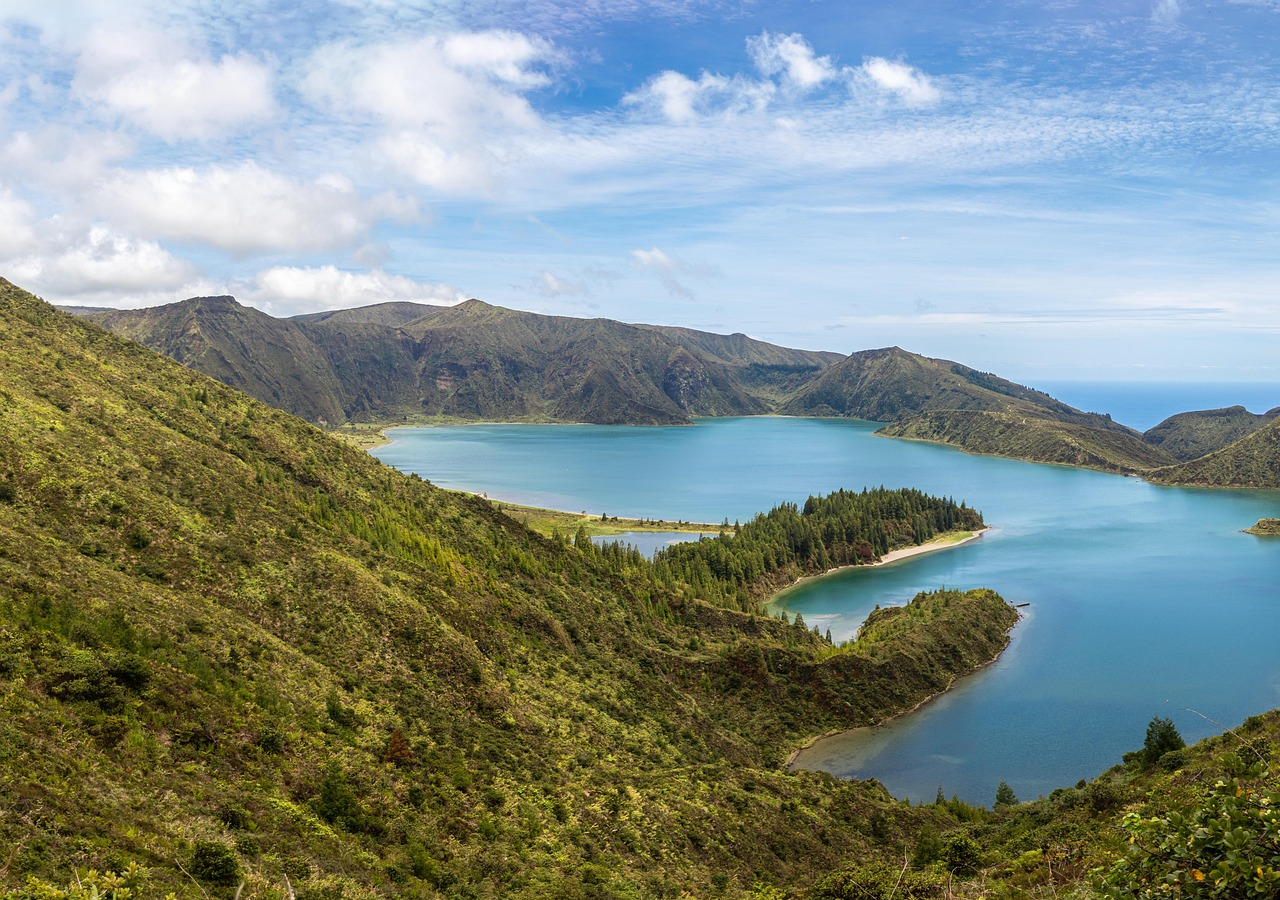
==== index.html @ 68cec4d8 "updates" ====
<!DOCTYPE html>
<html lang="en"

<head>
    <title>Azores Wonders</title>
    <meta name="viewport" content="width=device-width, initial-scale=1.0">
    <link rel="stylesheet" href="style.css">
  </head>
  
  <body>

  </body>
---- style.css ----
body {
    font-family: Arial, sans-serif;
    margin: 0;
    background-color: #f5f5f5;
    background-image: url('./img/background_img.jpg');
  }
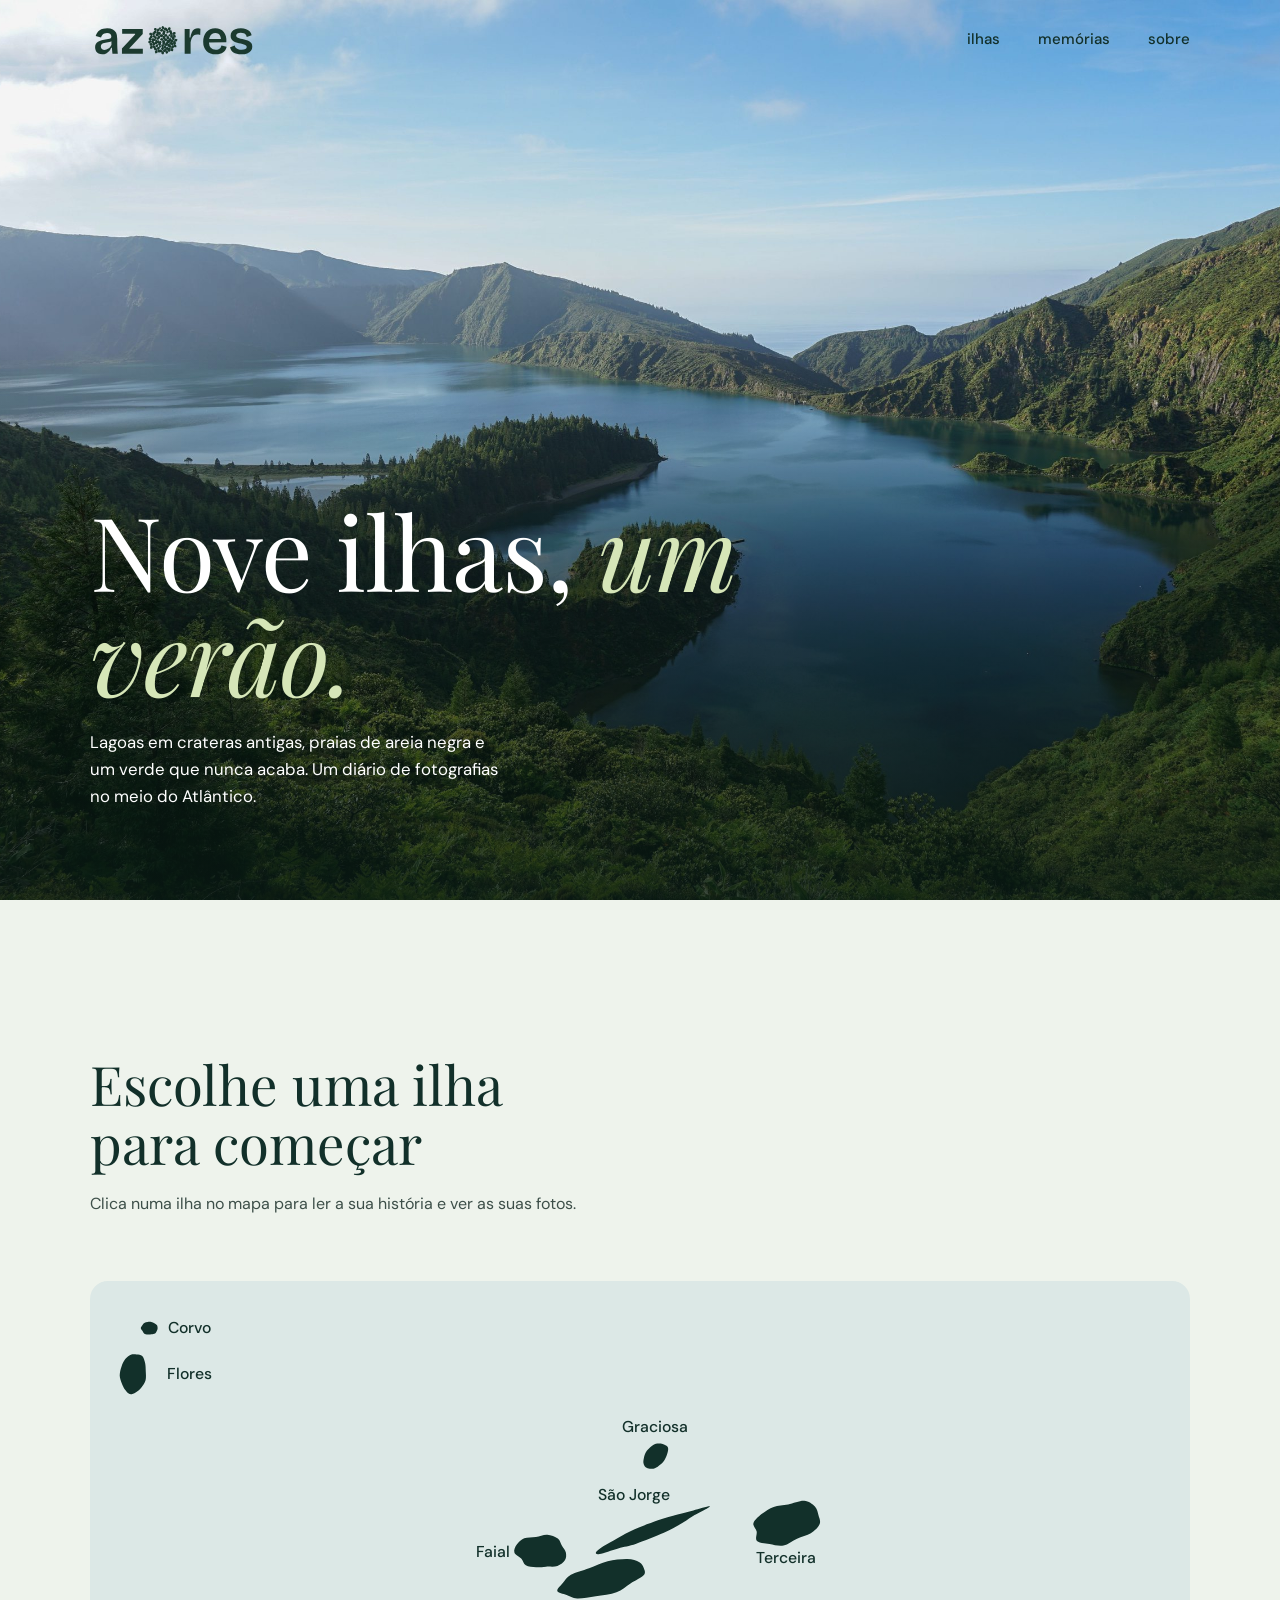
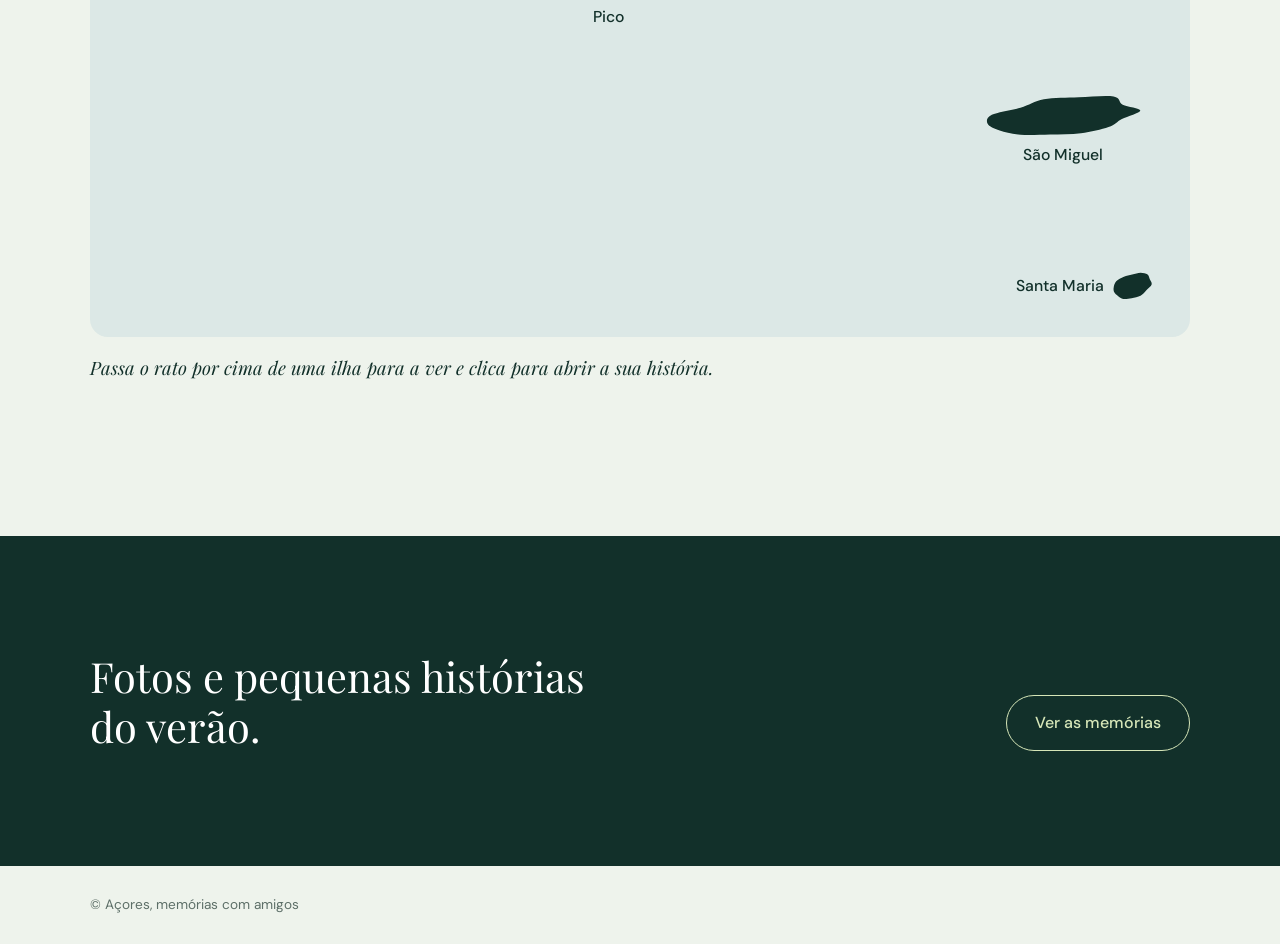
==== commit b3462510: "Add files via upload" ====
--- a/index.html
+++ b/index.html
@@ -1,12 +1,104 @@
-<!DOCTYPE html>
-<html lang="en"
-
-<head>
-    <title>Azores Wonders</title>
-    <meta name="viewport" content="width=device-width, initial-scale=1.0">
-    <link rel="stylesheet" href="style.css">
-  </head>
-  
-  <body>
-
-  </body>+<!doctype html>
+<html lang="pt-PT">
+<head>
+    <meta charset="utf-8">
+    <meta name="viewport" content="width=device-width, initial-scale=1">
+    <meta name="description" content="Açores, memórias com amigos.">
+    <title>Açores, memórias com amigos</title>
+    <link rel="preconnect" href="https://fonts.googleapis.com">
+    <link rel="preconnect" href="https://fonts.gstatic.com" crossorigin>
+    <link href="https://fonts.googleapis.com/css2?family=DM+Sans:wght@400;500;600;700&family=Playfair+Display:ital,wght@0,400;0,500;1,500&display=swap" rel="stylesheet">
+    <link rel="stylesheet" href="styles.css">
+    <link rel="stylesheet" href="home.css">
+</head>
+<body class="home">
+    <header class="site-header">
+        <a class="wordmark" href="#top" aria-label="Açores, página inicial">
+            <img src="azores-logo-bricolage-verde-escuro.svg" alt="Açores">
+        </a>
+        <nav class="main-nav" aria-label="Navegação principal">
+            <a href="./islands.html">ilhas</a>
+            <a href="./memories.html">memórias</a>
+            <a href="./about.html">sobre</a>
+        </nav>
+    </header>
+
+    <main id="top">
+        <section class="cover">
+            <div class="cover-copy">
+                <h1>Nove ilhas, <em>um verão.</em></h1>
+                <p>Lagoas em crateras antigas, praias de areia negra e um verde que nunca acaba. Um diário de fotografias no meio do Atlântico.</p>
+            </div>
+        </section>
+
+        <section class="islands-index" id="islands">
+            <h2>Escolhe uma ilha para começar</h2>
+            <p class="lead">Clica numa ilha no mapa para ler a sua história e ver as suas fotos.</p>
+
+            <div class="map-wrap">
+                <svg id="azmap" viewBox="70 60 1170 690" role="group" aria-label="Mapa das nove ilhas dos Açores"></svg>
+            </div>
+            <p class="map-caption" id="mapCaption">Passa o rato por cima de uma ilha para a ver e clica para abrir a sua história.</p>
+            <div class="chips" id="chips" role="group" aria-label="Escolher uma ilha"></div>
+        </section>
+
+        <section class="memories-band">
+            <p>Fotos e pequenas histórias do verão.</p>
+            <a href="./memories.html">Ver as memórias</a>
+        </section>
+    </main>
+
+    <footer class="home-footer">© Açores, memórias com amigos</footer>
+
+    <script>
+    (() => {
+      const G = { E: "oriental", C: "central", W: "ocidental" };
+      const ISLANDS = [
+        { slug: "sao-miguel", name: "São Miguel", nick: "A ilha verde", g: "E", lon: -25.5, lat: 37.78, len: 64, wid: 16, ang: -5, lab: [0, 46, "middle"] },
+        { slug: "santa-maria", name: "Santa Maria", nick: "A ilha do sol", g: "E", lon: -25.08, lat: 36.96, len: 17, wid: 10, ang: -20, lab: [-30, 6, "end"] },
+        { slug: "terceira", name: "Terceira", nick: "A ilha lilás", g: "C", lon: -27.2, lat: 38.72, len: 29, wid: 17, ang: -15, lab: [0, 42, "middle"] },
+        { slug: "graciosa", name: "Graciosa", nick: "A ilha branca", g: "C", lon: -28.0, lat: 39.05, len: 13, wid: 8, ang: -50, lab: [0, -26, "middle"] },
+        { slug: "sao-jorge", name: "São Jorge", nick: "A ilha comprida", g: "C", lon: -28.05, lat: 38.68, len: 52, wid: 5, ang: -22, lab: [-14, -34, "middle"] },
+        { slug: "pico", name: "Pico", nick: "A ilha da montanha", g: "C", lon: -28.33, lat: 38.45, len: 38, wid: 13, ang: -15, lab: [8, 46, "middle"] },
+        { slug: "faial", name: "Faial", nick: "A ilha azul", g: "C", lon: -28.7, lat: 38.58, len: 21, wid: 14, ang: 0, lab: [-34, 5, "end"] },
+        { slug: "flores", name: "Flores", nick: "A ilha das flores", g: "W", lon: -31.2, lat: 39.45, len: 17, wid: 11, ang: -80, lab: [36, 6, "start"] },
+        { slug: "corvo", name: "Corvo", nick: "A ilha mais pequena", g: "W", lon: -31.1, lat: 39.67, len: 6, wid: 4, ang: 0, lab: [20, 5, "start"] },
+      ];
+      const X = lon => (lon + 31.7) * 176 + 20, Y = lat => (39.95 - lat) * 222 + 40, K = 2.5;
+      const rng = seed => { let s = seed % 2147483646 + 1; return () => (s = s * 16807 % 2147483647) / 2147483647; };
+      function shape(i) {
+        const r = rng([...i.slug].reduce((a, c) => a + c.charCodeAt(0), 0) * 7919);
+        const rx = Math.max(i.len * K / 2, 9), ry = Math.max(i.wid * K / 2, 7);
+        const a = i.ang * Math.PI / 180, cx = X(i.lon), cy = Y(i.lat), N = 14, amp = i.len > 20 ? 0.13 : 0.08, P = [];
+        for (let k = 0; k < N; k++) {
+          const t = 2 * Math.PI * k / N, n = 1 + (r() - 0.5) * 2 * amp, px = Math.cos(t) * rx * n, py = Math.sin(t) * ry * n;
+          P.push([cx + px * Math.cos(a) - py * Math.sin(a), cy + px * Math.sin(a) + py * Math.cos(a)]);
+        }
+        let d = `M${P[0][0].toFixed(1)},${P[0][1].toFixed(1)}`;
+        for (let k = 0; k < N; k++) {
+          const p0 = P[(k - 1 + N) % N], p1 = P[k], p2 = P[(k + 1) % N], p3 = P[(k + 2) % N];
+          d += `C${(p1[0] + (p2[0] - p0[0]) / 6).toFixed(1)},${(p1[1] + (p2[1] - p0[1]) / 6).toFixed(1)} ${(p2[0] - (p3[0] - p1[0]) / 6).toFixed(1)},${(p2[1] - (p3[1] - p1[1]) / 6).toFixed(1)} ${p2[0].toFixed(1)},${p2[1].toFixed(1)}`;
+        }
+        return d + "Z";
+      }
+      const svg = document.getElementById("azmap"), cap = document.getElementById("mapCaption"), idle = cap.textContent;
+      svg.innerHTML = ISLANDS.map(i => {
+        const d = shape(i), [dx, dy, an] = i.lab;
+        return `<a class="isl" href="./islands.html#${i.slug}" data-slug="${i.slug}" aria-label="${i.name}: ler a sua história">
+          <path class="hit" d="${d}"/><path class="shape" d="${d}"/>
+          <text x="${(X(i.lon) + dx).toFixed(1)}" y="${(Y(i.lat) + dy).toFixed(1)}" text-anchor="${an}">${i.name}</text></a>`;
+      }).join("");
+      document.getElementById("chips").innerHTML = ISLANDS.map(i => `<a href="./islands.html#${i.slug}">${i.name}</a>`).join("");
+      const say = e => { const g = e.target.closest(".isl"); if (!g) return; const i = ISLANDS.find(x => x.slug === g.dataset.slug); cap.textContent = `${i.name}, ${i.nick.toLowerCase()}, no grupo ${G[i.g]}. Clica para ler a sua história.`; };
+      svg.addEventListener("mouseover", say); svg.addEventListener("focusin", say);
+      svg.addEventListener("mouseleave", () => cap.textContent = idle); svg.addEventListener("focusout", () => cap.textContent = idle);
+    })();
+    </script>
+    <script>
+        const header = document.querySelector(".site-header");
+        const onScroll = () => header.classList.toggle("solid", window.scrollY > window.innerHeight * 0.7);
+        window.addEventListener("scroll", onScroll, { passive: true });
+        onScroll();
+    </script>
+</body>
+</html>
--- a/styles.css
+++ b/styles.css
@@ -0,0 +1,94 @@
+/* Estilos da página inicial. Carregado depois de styles.css, só afeta body.home */
+body.home {
+  --deep: #12302a; --lagoon: #1f5c6b; --moss: #4d6b2a; --sage: #d6e6b8; --mist: #eef3ec; --ink: #1b2a26;
+  --serif: "Playfair Display", Georgia, serif;
+  --sans: "DM Sans", system-ui, sans-serif;
+  margin: 0; font-family: var(--sans); color: var(--ink); background: var(--mist); line-height: 1.6;
+}
+html { scroll-behavior: smooth; }
+body.home * { box-sizing: border-box; }
+body.home a { color: inherit; text-decoration: none; }
+body.home a:focus-visible { outline: 2px solid var(--sage); outline-offset: 4px; }
+
+/* Header */
+body.home .site-header {
+  position: fixed; top: 0; left: 0; right: 0; z-index: 10;
+  display: flex; justify-content: space-between; align-items: center;
+  padding: 22px clamp(20px, 7vw, 140px);
+  color: var(--deep); background: transparent;
+  transition: background .3s, color .3s, padding .3s;
+}
+body.home .wordmark img { height: 38px; display: block; }
+body.home .main-nav { display: flex; gap: clamp(20px, 3vw, 44px); font-weight: 500; font-size: 15px; }
+body.home .main-nav a { padding-bottom: 3px; border-bottom: 1px solid transparent; transition: border-color .2s; }
+body.home .main-nav a:hover { border-color: currentColor; }
+body.home .site-header.solid { background: var(--deep); color: #fff; padding-block: 14px; }
+body.home .site-header.solid .wordmark img { filter: brightness(0) invert(1); }
+
+/* Cover */
+body.home .cover {
+  position: relative; min-height: 100svh; display: flex; align-items: flex-end;
+  background:
+    linear-gradient(to top, rgba(10,28,22,.78) 0%, rgba(10,28,22,.35) 38%, transparent 62%),
+    url("capa.jpg") center / cover no-repeat;
+  padding: 0 clamp(20px, 7vw, 140px) clamp(48px, 10vh, 110px);
+  color: #fff;
+}
+body.home .cover-copy { position: static; margin: 0; padding: 0; }
+body.home .cover h1 {
+  margin: 0; font-family: var(--serif); font-weight: 400;
+  font-size: clamp(2.8rem, 8vw, 7rem); line-height: 1.02; letter-spacing: -.01em; max-width: 12ch;
+  color: #fff; animation: rise 1.4s cubic-bezier(.2,.7,.2,1) both;
+}
+body.home .cover h1 em { color: var(--sage); }
+body.home .cover p {
+  margin: 22px 0 0; max-width: 34ch; font-size: 1.05rem; opacity: .92;
+  animation: rise 1.4s .25s cubic-bezier(.2,.7,.2,1) both;
+}
+@keyframes rise { from { opacity: 0; transform: translateY(28px); } to { opacity: 1; transform: none; } }
+
+/* Islands index */
+body.home .islands-index { padding: clamp(64px, 12vw, 160px) clamp(20px, 7vw, 140px); }
+body.home .islands-index h2 {
+  margin: 0; font-family: var(--serif); font-weight: 400; font-size: clamp(2rem, 4.5vw, 3.4rem);
+  line-height: 1.1; color: var(--deep); max-width: 16ch;
+}
+body.home .lead { margin: 18px 0 0; max-width: 52ch; color: #3d4f49; }
+/* Map */
+body.home .map-wrap { margin-top: clamp(32px, 5vw, 64px); background: #dce8e6; border-radius: 18px; padding: 8px; }
+body.home #azmap { display: block; width: 100%; height: auto; }
+body.home .isl { cursor: pointer; outline: none; }
+body.home .isl .shape { fill: var(--deep); stroke: none; transition: fill .2s; }
+body.home .isl .hit { fill: none; stroke: transparent; stroke-width: 18; pointer-events: all; }
+body.home .isl:hover .shape, body.home .isl:focus-visible .shape { fill: var(--moss); }
+body.home .isl:focus-visible .shape { stroke: #f2b134; stroke-width: 3; }
+body.home .isl text { font: 500 17px var(--sans); fill: var(--deep); pointer-events: none; }
+body.home .map-caption { margin: 16px 0 0; min-height: 1.6em; font-family: var(--serif); font-style: italic; font-size: 1.15rem; color: var(--deep); }
+body.home .chips { display: none; flex-wrap: wrap; gap: 8px; margin-top: 16px; }
+body.home .chips a { font: 500 14px var(--sans); padding: 8px 14px; border-radius: 999px; border: 1px solid #b9c9c2; color: var(--deep); }
+
+/* Memories band */
+body.home .memories-band {
+  background: var(--deep); color: #fff;
+  padding: clamp(56px, 9vw, 120px) clamp(20px, 7vw, 140px);
+  display: flex; flex-wrap: wrap; gap: 32px; justify-content: space-between; align-items: flex-end;
+}
+body.home .memories-band p { margin: 0; font-family: var(--serif); font-size: clamp(1.6rem, 3.5vw, 2.6rem); line-height: 1.2; max-width: 20ch; }
+body.home .memories-band a {
+  border: 1px solid var(--sage); color: var(--sage); padding: 14px 28px; border-radius: 999px;
+  font-weight: 500; transition: background .2s, color .2s;
+}
+body.home .memories-band a:hover { background: var(--sage); color: var(--deep); }
+
+body.home .home-footer { padding: 28px clamp(20px, 7vw, 140px); font-size: .85rem; color: #5d6f68; }
+
+@media (max-width: 800px) {
+  body.home .isl text { display: none; }
+  body.home .chips { display: flex; }
+  body.home .wordmark img { height: 30px; }
+  body.home .main-nav { font-size: 14px; gap: 16px; }
+}
+@media (prefers-reduced-motion: reduce) {
+  html { scroll-behavior: auto; }
+  body.home .cover h1, body.home .cover p { animation: none; }
+}
